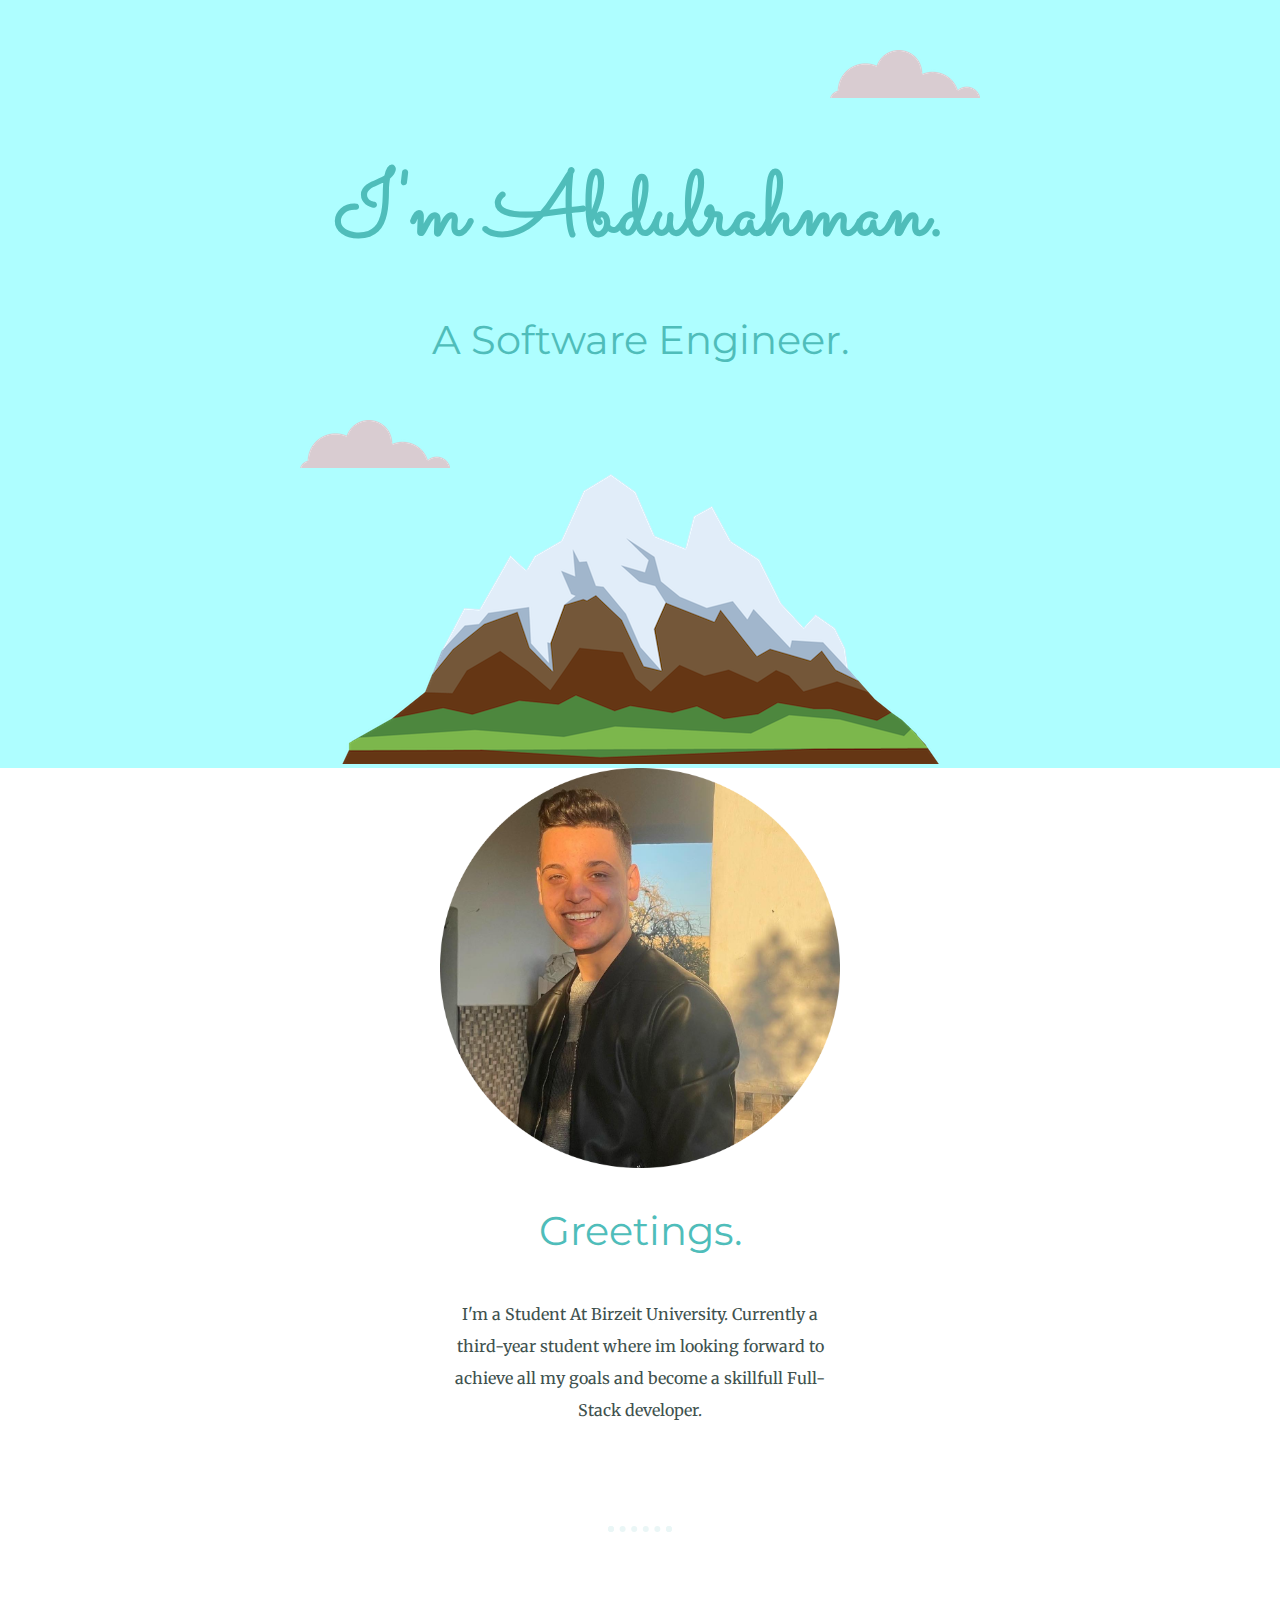
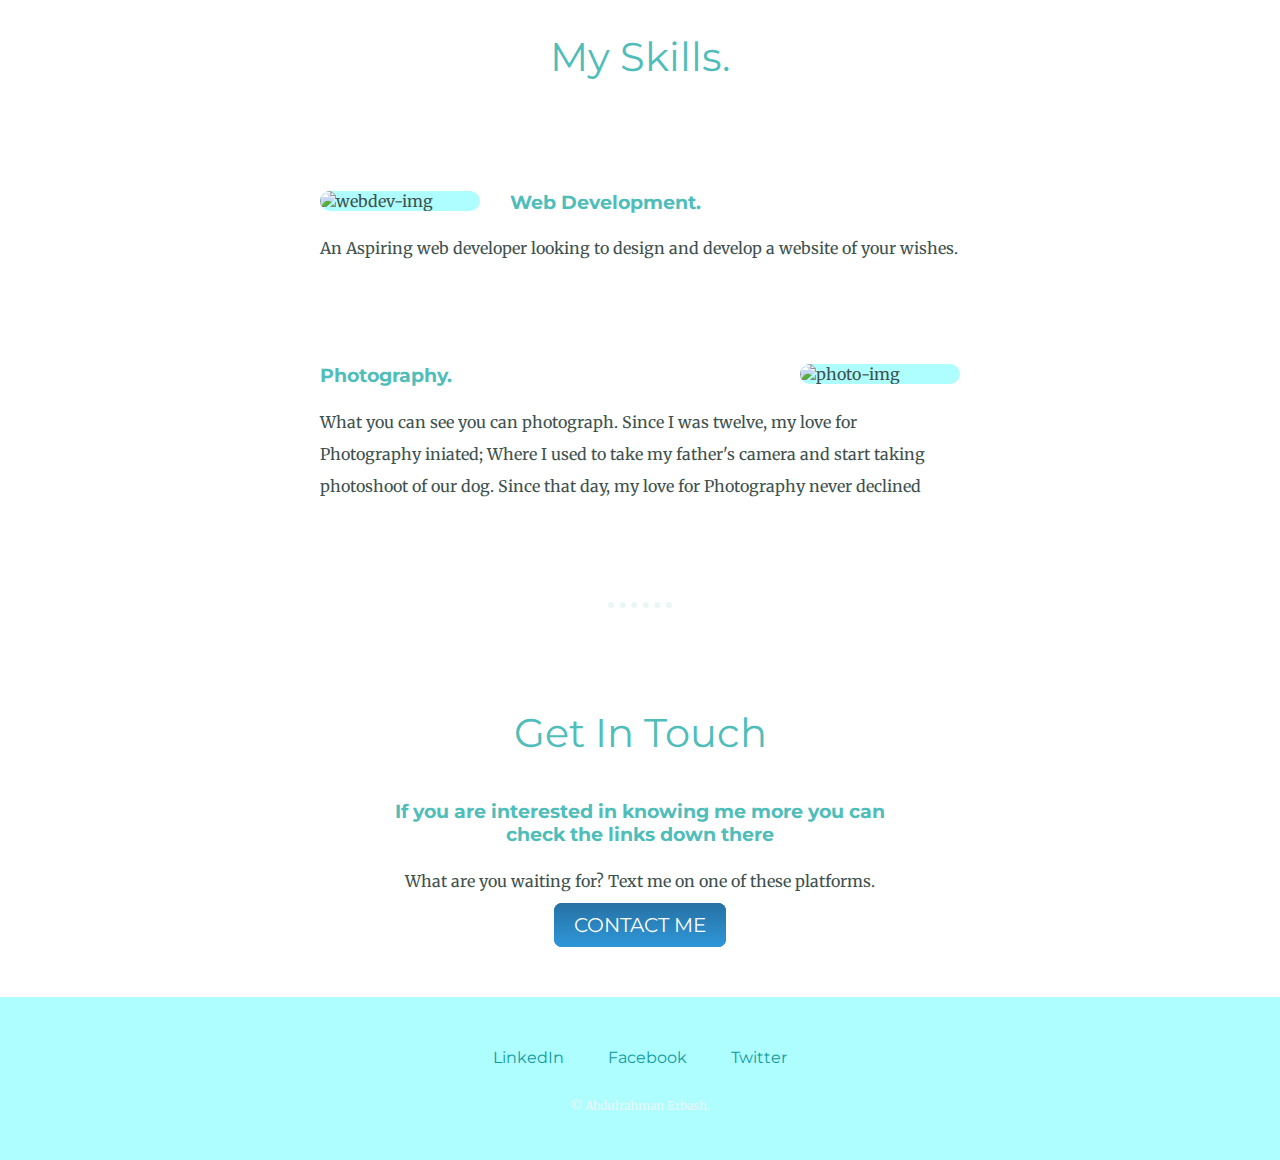
==== index.html @ c0f3d9b2 "added advanced cv" ====
<!DOCTYPE html>
<html lang="en" dir="ltr">
  <head>
    <meta charset="utf-8">
    <title>Abdulrahman Erbash</title>
    <link rel="stylesheet" href="CSS - MY SITE/styles.css">
    <link rel="icon" href="favicon.ico">
    <link rel="preconnect" href="https://fonts.googleapis.com">
<link rel="preconnect" href="https://fonts.gstatic.com" crossorigin>
<link href="https://fonts.googleapis.com/css2?family=Merriweather&family=Montserrat&family=Sacramento&display=swap" rel="stylesheet">
  </head>
  <body>
    <div class="topcontainer">
      <img class="top-cloud" src="images/cloud.png" alt="cloud-img">
      <h1>I'm Abdulrahman.</h1>
      <h2>A Software Engineer.</h2>
      <img class="bottom-cloud" src="images/cloud.png" alt="cloud-img">
      <img src="images/mountain.png" alt="mountain-img">
    </div>
    <div class="middle-container">
      <div class="profile">
        <img class="abod" src="aboodtwo.png" alt="profilepic-img">
        <h2>Greetings.</h2>
        <p class="intro">I'm a Student At Birzeit University. Currently a third-year student where im looking forward to achieve all my goals and become a skillfull Full-Stack developer.</p>
      </div>
      <hr>
      <div class="skills">
        <h2>My Skills.</h2>
        <div class="skill-row">
          <img class= "web"src="https://media3.giphy.com/media/juua9i2c2fA0AIp2iq/200w.webp?cid=ecf05e47pjrb4qn8ptw3p4jtgzb6xu22mdk8ugyj4w87cyhx&rid=200w.webp&ct=s" alt="webdev-img">
          <h3>Web Development.</h3>
          <p> An Aspiring web developer looking to design and develop a website of your wishes.</p>
        </div>
        <div class="skill-row">
          <img class="photot"src="https://media1.giphy.com/media/VdF3ncs1h9fQ7rWg9G/giphy.gif?cid=ecf05e47xkif5hofpm020w8jyq6p5a8fdlrp23hfmoupvmws&rid=giphy.gif&ct=s" alt="photo-img">
          <h3>Photography.</h3>
          <p>What you can see you can photograph. Since I was twelve, my love for Photography iniated; Where I used to take my father's camera and start taking photoshoot of our dog. Since that day, my love for Photography never declined</p>
        </div>
      </div>
      <hr>
      <div class="contact-me">
        <h2>Get In Touch</h2>
        <h3>If you are interested in knowing me more you can check the links down there</h3>
        <p>What are you waiting for? Text me on one of these platforms.</p>
        <a class="btn" href="MyContacts.html">CONTACT ME</a>
      </div>
    </div>


    <div class="bottom-container">
      <a class="footer-link" href="https://www.linkedin.com/in/abdulrahman-erbash-835434226/">LinkedIn</a>
      <a class="footer-link" href="https://www.facebook.com/abod.y.erbash/">Facebook</a>
      <a class="footer-link" href="https://twitter.com/AboodErbash">Twitter</a>
      <p class="copyright">© Abdulrahman Erbash.</p>
    </div>

  </body>
</html>
---- CSS - MY SITE/styles.css ----
body{
  margin: 0;
  text-align: center;
  font-family: 'Merriweather', serif;
  color: #40514E;

}
h1{
  color: #4FBDBA;
  margin: 50px auto 0 auto;
  font-family: 'Sacramento', cursive;
  font-size: 5.625em;

}
.okay{
  background-color: #AEFEFF;
}
.contacts{
  background-color: #AEFEFF;
}
h2{
  padding-bottom: 10px;
  font-weight: normal;
  color: #4FBDBA;
  font-family: 'Montserrat', sans-serif;
  font-size: 2.5rem;
}
h3{
  color: #4FBDBA;
  font-family: 'Montserrat', sans-serif;
}
.skill-row{
  width: 50%;
  margin: 100px auto 100px auto;
  text-align: left;
}
.abod{
  height: 400px;
  width: 400px;
}
.web{
  float: left;
  border-radius: 100px;
  background-color: #AEFEFF;
  width:25%;
  margin-right: 30px;
}
.photot{
  border-radius: 100px;
  background-color: #AEFEFF;
  width:25%;
  float: right;
  margin-left: 30px;
}
.intro{
  width: 30%;
  margin: auto;
}
p{
  line-height: 2;
}
.topcontainer{
  background-color:  #AEFEFF;
  position: relative;
  padding-top: 100px;
}
.middlecontainer{
  margin: 100px 0;
}
.bottom-container{
  background-color:#AEFEFF ;
  padding: 50px 0 20px;
}
hr{
  border:dotted #EAF6F6 6px;
  border-bottom: none;
  width: 4%;
  margin: 100px auto;
}
.contact-me{
  width: 40%;
  margin: 40px auto 60px;
}
a{
  color: #11999E;
  font-family: 'Montserrat',sans-serif;
  margin: 10px 20px;
  text-decoration: none;
}
a:hover{
  color: #EAF6F6;
}
.copyright{
  color:#EAF6F6;
  font-size: 0.75rem;
  padding: 15px 0 10px;
}
.btn {
  background: #2771a3;
  background-image: -webkit-linear-gradient(top, #2771a3, #2e97d9);
  background-image: -moz-linear-gradient(top, #2771a3, #2e97d9);
  background-image: -ms-linear-gradient(top, #2771a3, #2e97d9);
  background-image: -o-linear-gradient(top, #2771a3, #2e97d9);
  background-image: linear-gradient(to bottom, #2771a3, #2e97d9);
  -webkit-border-radius: 8;
  -moz-border-radius: 8;
  border-radius: 8px;
  font-family: 'Montserrat', sans-serif;
  color: #ffffff;
  font-size: 20px;
  padding: 10px 20px 10px 20px;
  text-decoration: none;
}

.btn:hover {
  background: #42b7ff;
  background-image: -webkit-linear-gradient(top, #42b7ff, #4fb9ff);
  background-image: -moz-linear-gradient(top, #42b7ff, #4fb9ff);
  background-image: -ms-linear-gradient(top, #42b7ff, #4fb9ff);
  background-image: -o-linear-gradient(top, #42b7ff, #4fb9ff);
  background-image: linear-gradient(to bottom, #42b7ff, #4fb9ff);
  text-decoration: none;
}
.eng{
  text-decoration: underline;
}
.bottom-cloud{
  position: absolute;
  bottom:300px;
  left: 300px;
}
.top-cloud{
  position: absolute;
  right: 300px;
  top: 50px;

}
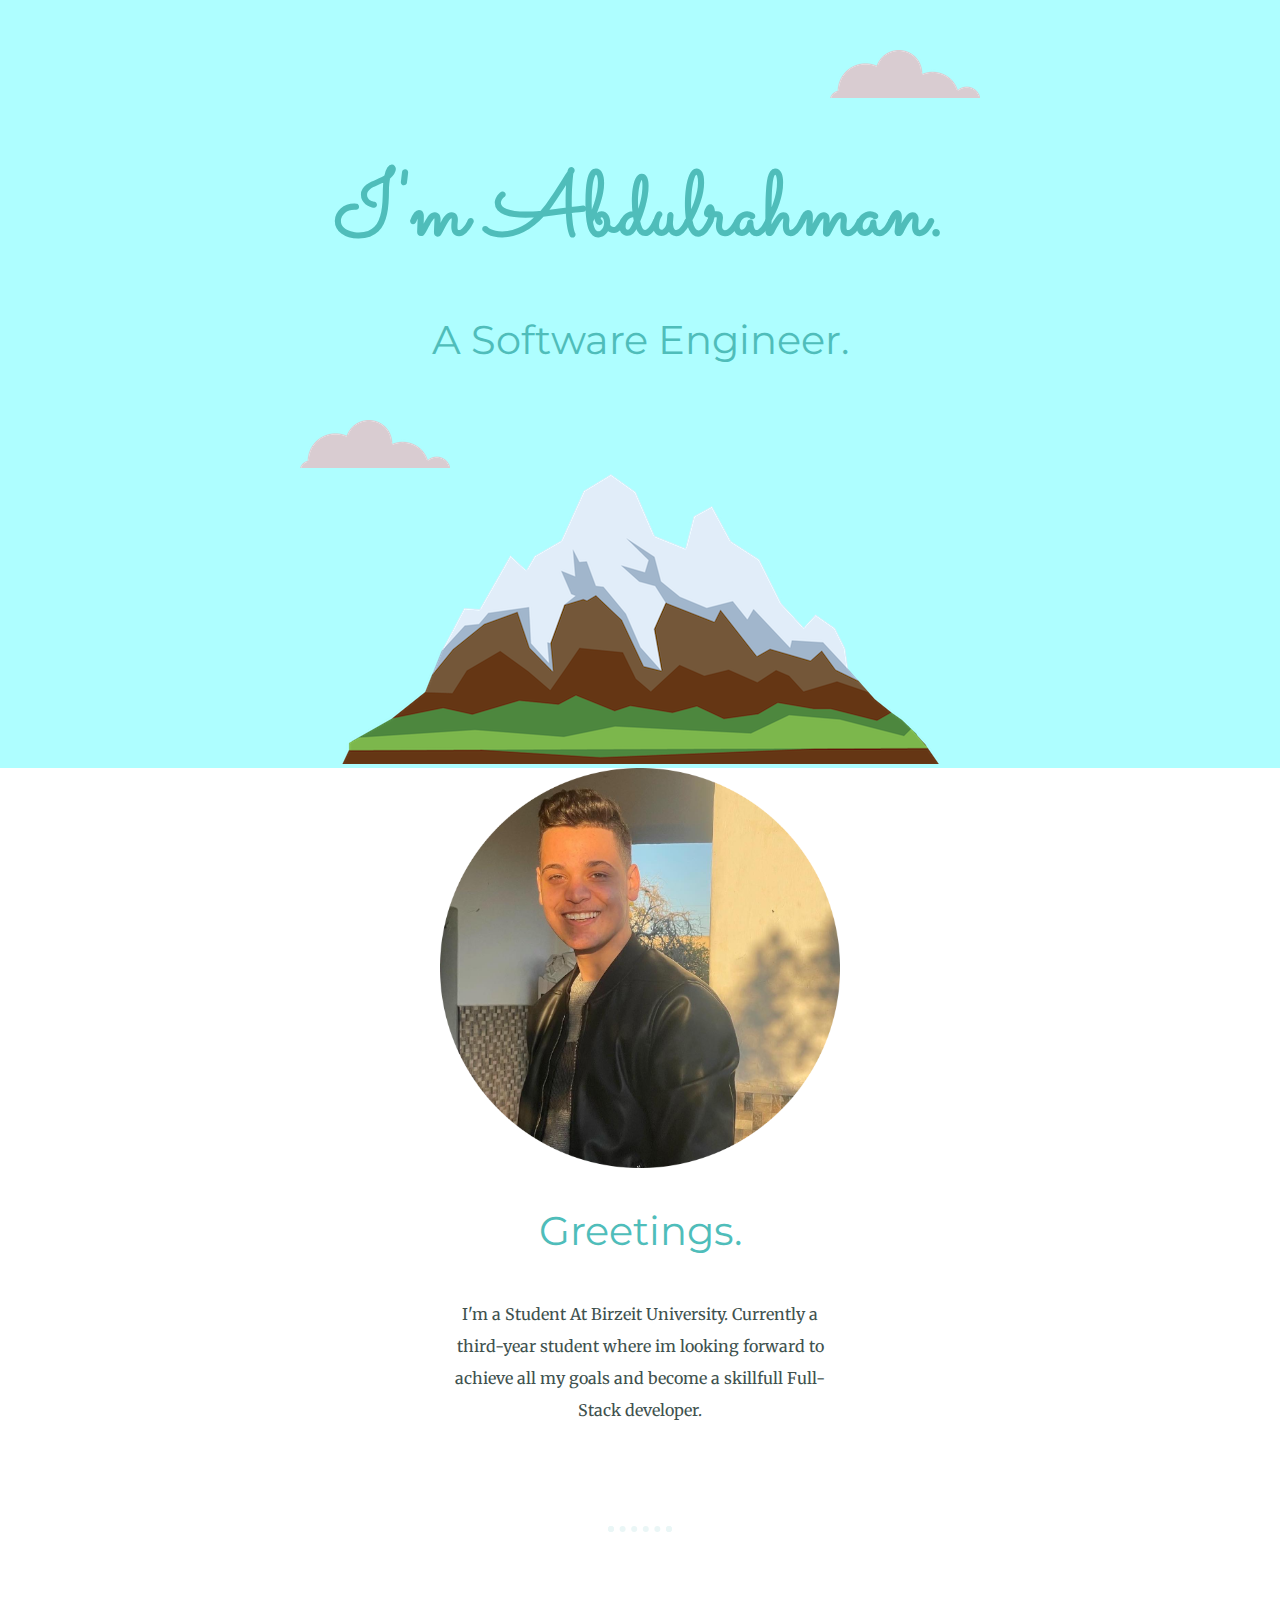
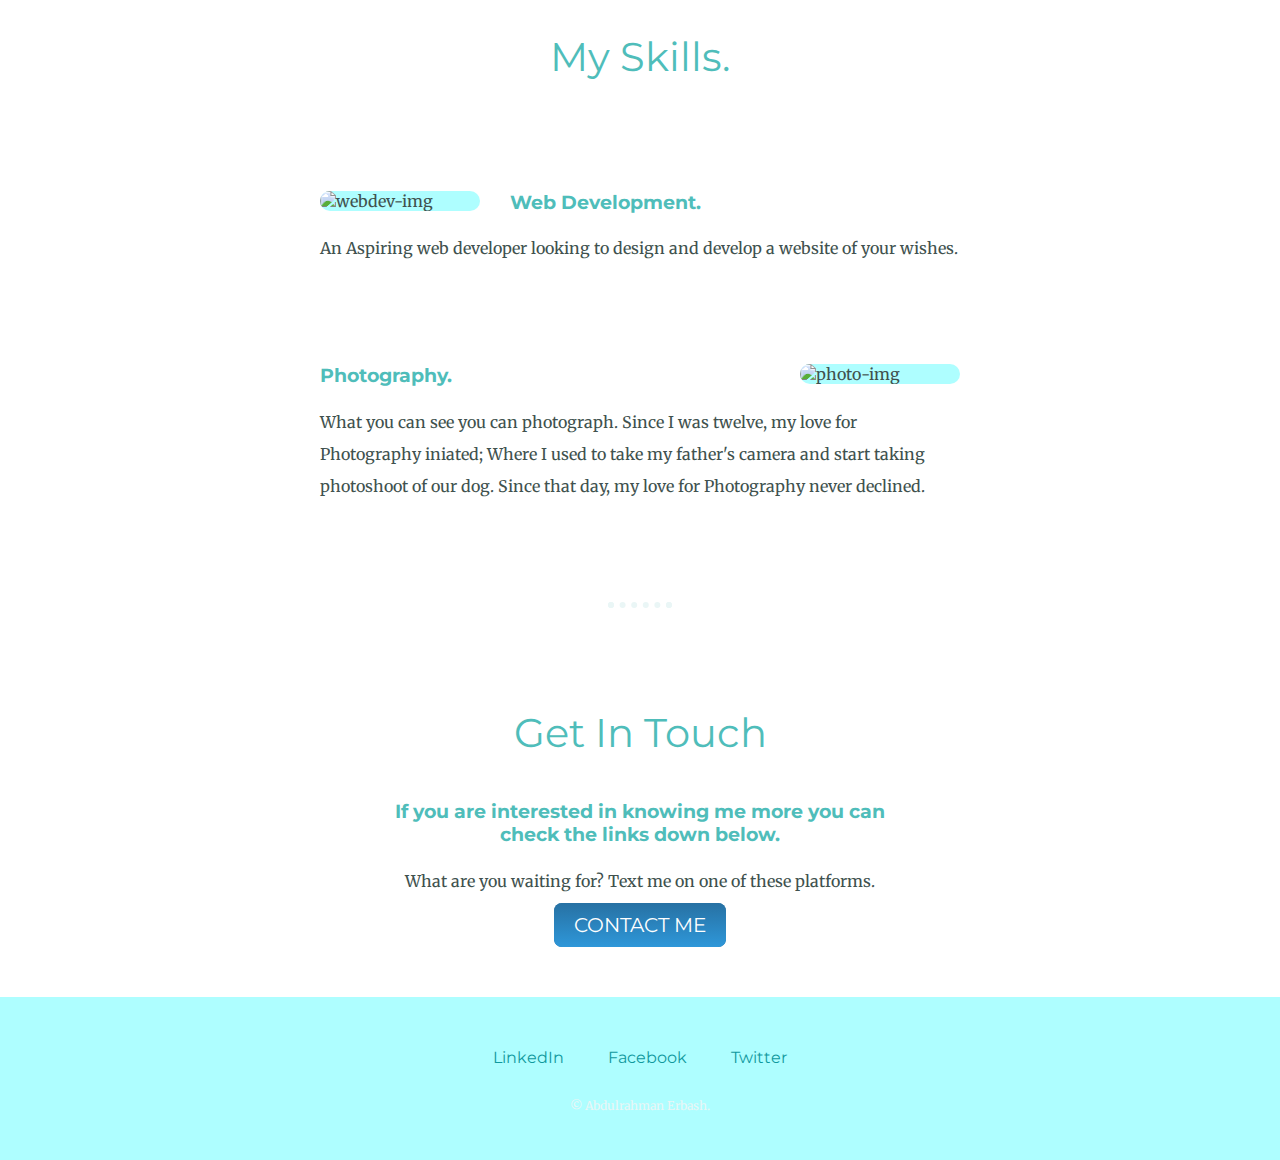
==== commit b2aac4d8: "updated ind" ====
--- a/index.html
+++ b/index.html
@@ -34,13 +34,13 @@
         <div class="skill-row">
           <img class="photot"src="https://media1.giphy.com/media/VdF3ncs1h9fQ7rWg9G/giphy.gif?cid=ecf05e47xkif5hofpm020w8jyq6p5a8fdlrp23hfmoupvmws&rid=giphy.gif&ct=s" alt="photo-img">
           <h3>Photography.</h3>
-          <p>What you can see you can photograph. Since I was twelve, my love for Photography iniated; Where I used to take my father's camera and start taking photoshoot of our dog. Since that day, my love for Photography never declined</p>
+          <p>What you can see you can photograph. Since I was twelve, my love for Photography iniated; Where I used to take my father's camera and start taking photoshoot of our dog. Since that day, my love for Photography never declined.</p>
         </div>
       </div>
       <hr>
       <div class="contact-me">
         <h2>Get In Touch</h2>
-        <h3>If you are interested in knowing me more you can check the links down there</h3>
+        <h3>If you are interested in knowing me more you can check the links down below.</h3>
         <p>What are you waiting for? Text me on one of these platforms.</p>
         <a class="btn" href="MyContacts.html">CONTACT ME</a>
       </div>
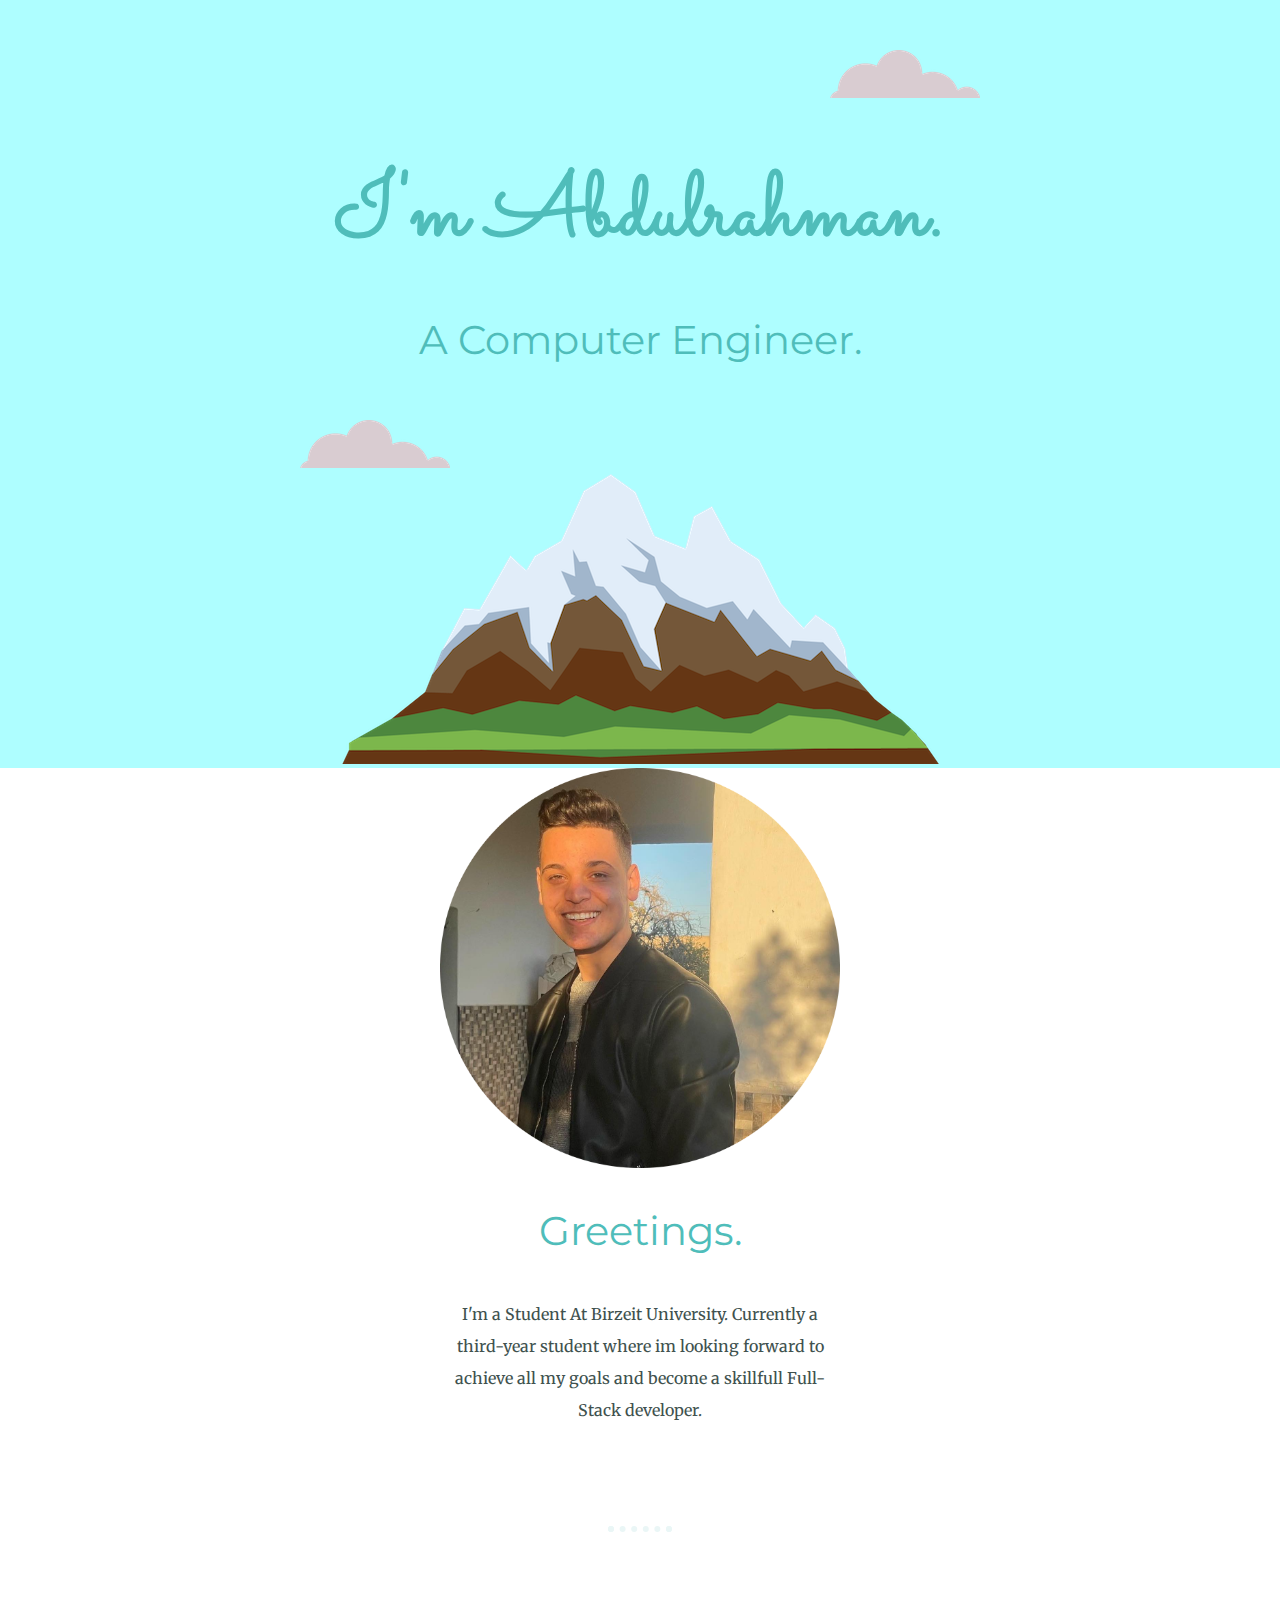
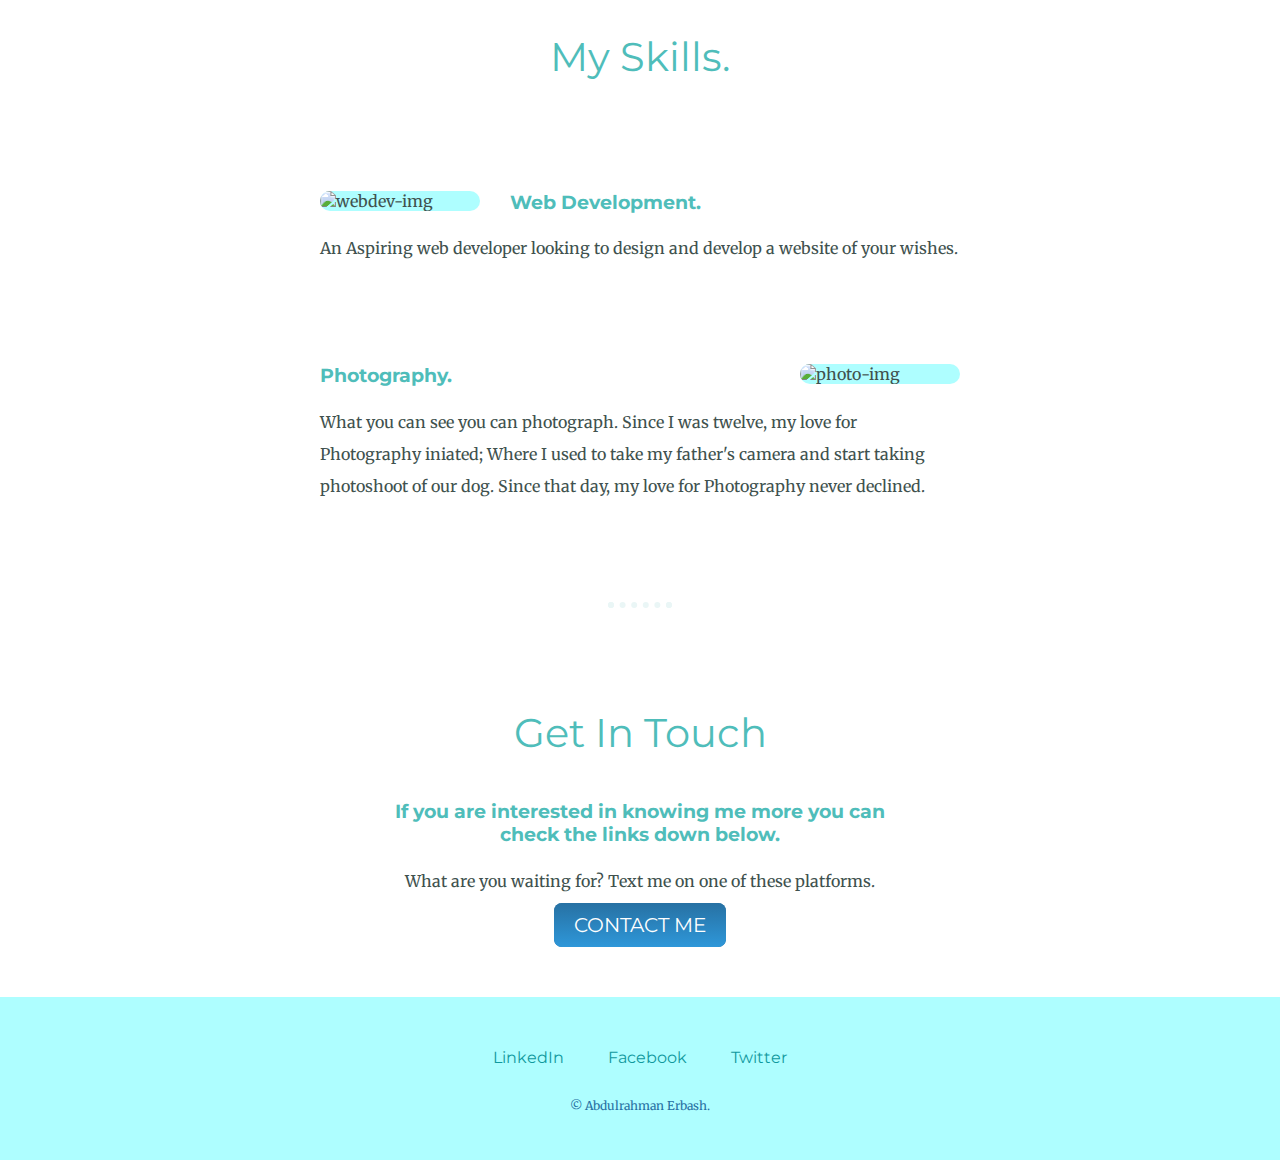
==== commit 997bb42f: "Update index.html" ====
--- a/index.html
+++ b/index.html
@@ -13,7 +13,7 @@
     <div class="topcontainer">
       <img class="top-cloud" src="images/cloud.png" alt="cloud-img">
       <h1>I'm Abdulrahman.</h1>
-      <h2>A Software Engineer.</h2>
+      <h2>A Computer Engineer.</h2>
       <img class="bottom-cloud" src="images/cloud.png" alt="cloud-img">
       <img src="images/mountain.png" alt="mountain-img">
     </div>
@@ -50,7 +50,7 @@
     <div class="bottom-container">
       <a class="footer-link" href="https://www.linkedin.com/in/abdulrahman-erbash-835434226/">LinkedIn</a>
       <a class="footer-link" href="https://www.facebook.com/abod.y.erbash/">Facebook</a>
-      <a class="footer-link" href="https://twitter.com/AboodErbash">Twitter</a>
+      <a class="footer-link" href="https://twitter.com/Erbashabood">Twitter</a>
       <p class="copyright">© Abdulrahman Erbash.</p>
     </div>
 
--- a/CSS - MY SITE/styles.css
+++ b/CSS - MY SITE/styles.css
@@ -91,7 +91,7 @@
   color: #EAF6F6;
 }
 .copyright{
-  color:#EAF6F6;
+  color:#2771a3;
   font-size: 0.75rem;
   padding: 15px 0 10px;
 }
